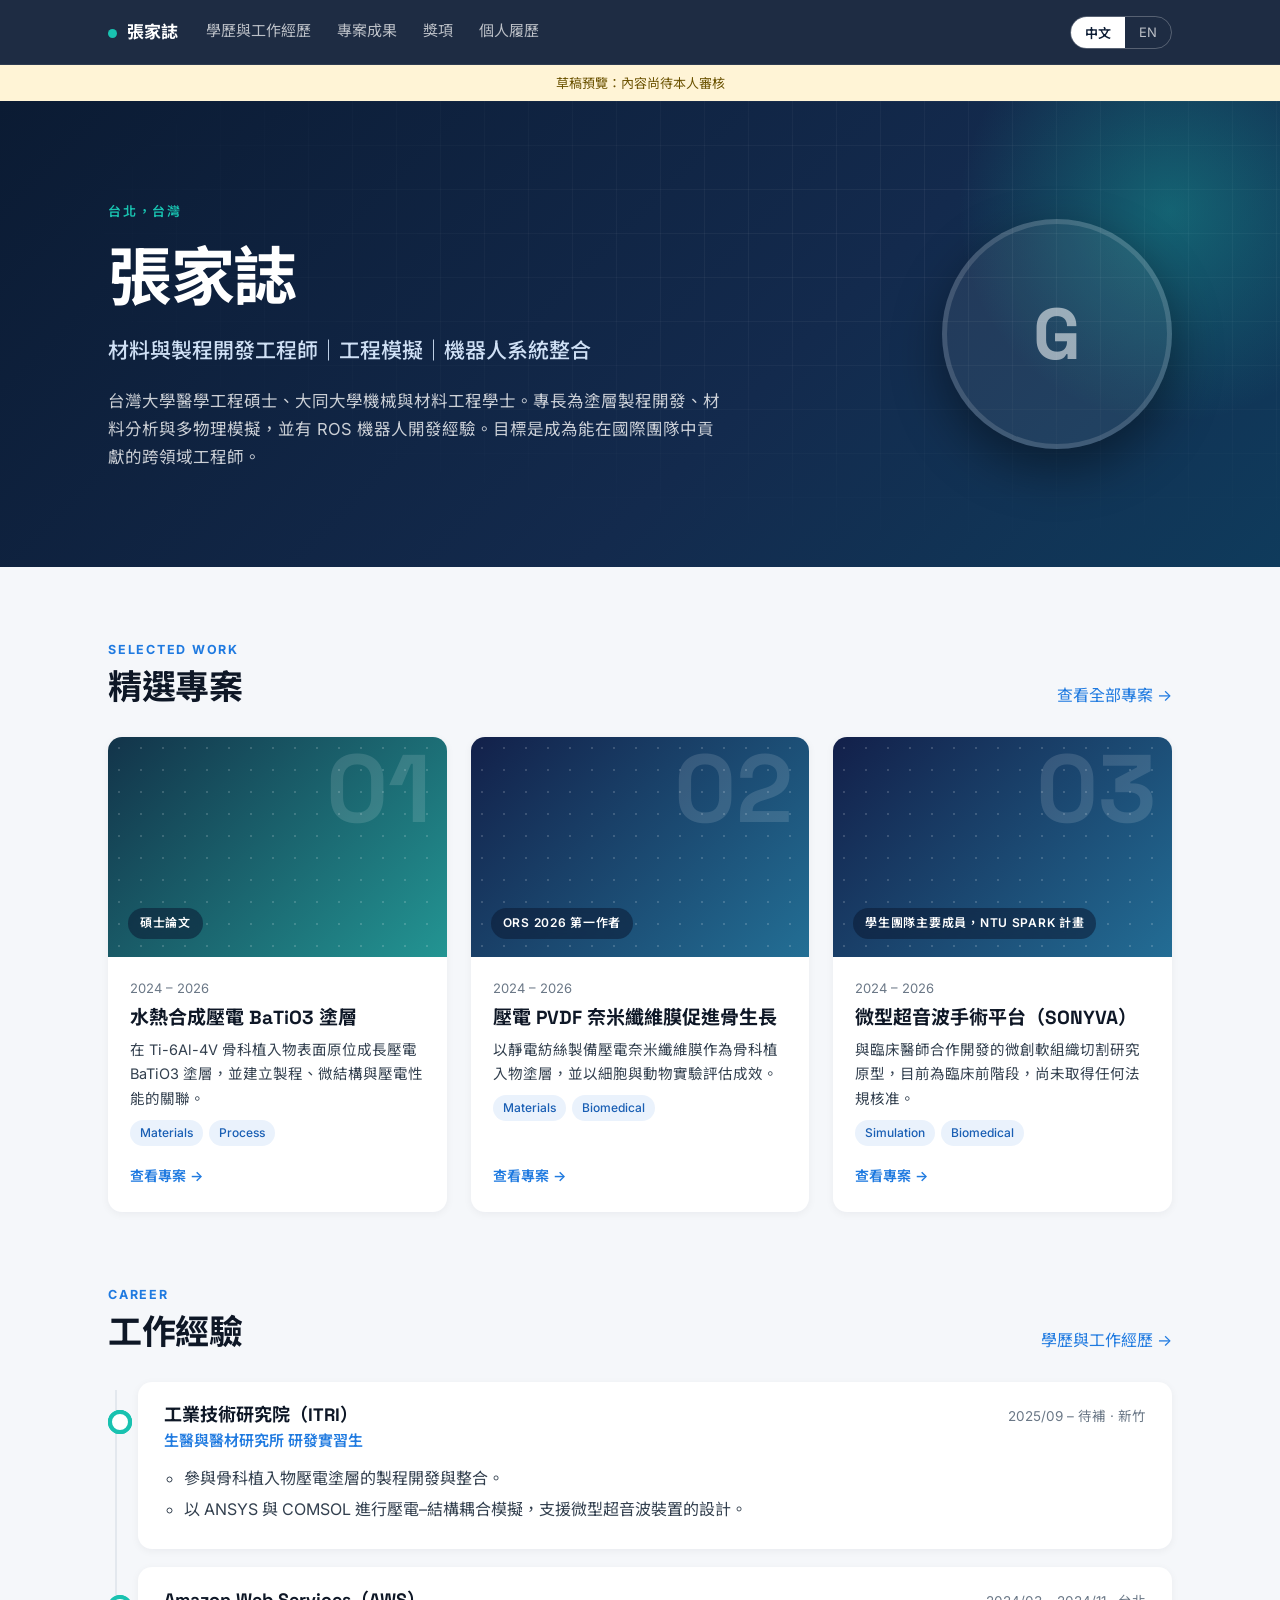
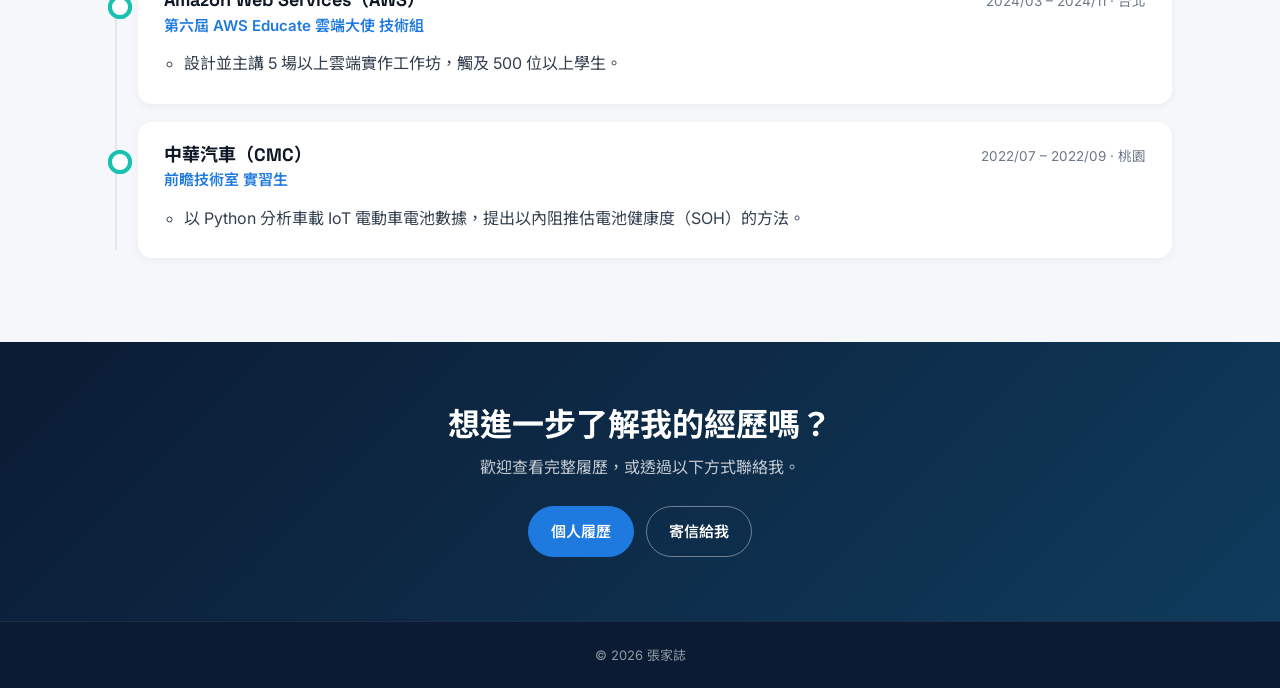
==== index.html @ 20e2734f "Add files via upload" ====
<!DOCTYPE html>
<html lang="zh-Hant">
<head>
<meta charset="utf-8">
<meta name="viewport" content="width=device-width, initial-scale=1">
<title>張家誌 George Chang | Materials & Process Development Engineer</title>
<meta name="description" content="George Chang — materials and process development engineer. Coating process development, materials characterization, multiphysics simulation, and robotics.">
<meta property="og:title" content="George Chang | Materials & Process Development Engineer">
<meta property="og:description" content="Projects, experience, and CV of George Chang (張家誌).">
<meta property="og:type" content="website">
<link rel="preconnect" href="https://fonts.googleapis.com">
<link rel="preconnect" href="https://fonts.gstatic.com" crossorigin>
<link href="https://fonts.googleapis.com/css2?family=Inter:wght@400;500;600&family=Noto+Sans+TC:wght@400;500;700&family=Space+Grotesk:wght@500;700&display=swap" rel="stylesheet">
<link rel="stylesheet" href="assets/css/style.css">
</head>
<body>
<header class="top no-print"><div class="wrap">
  <a class="brand" href="#/" id="brand"></a>
  <nav id="nav"></nav>
  <div class="langsw" role="group" aria-label="Language">
    <button type="button" data-lang="zh">中文</button><button type="button" data-lang="en">EN</button>
  </div>
</div></header>
<div id="draft" class="draft no-print" hidden></div>
<main id="app"></main>
<footer class="foot no-print"><div class="wrap" id="foot"></div></footer>
<script src="assets/vendor/js-yaml.min.js"></script>
<script src="assets/js/labels.js"></script>
<script src="assets/vendor/marked.min.js"></script>
<script src="assets/js/app.js"></script>
</body>
</html>
---- assets/css/style.css ----
:root{--ink:#0e1726;--body:#33404f;--muted:#6b7887;--line:#e3e8ee;--bg:#f5f7fa;--card:#fff;--navy:#0b1b33;--navy2:#132a4d;--accent:#1f7ae0;--accent2:#19c2b0;--warm:#f2a93b;--r:14px;--shadow:0 10px 30px rgba(14,23,38,.08)}
*{box-sizing:border-box}html{scroll-behavior:smooth}
body{margin:0;font-family:"Inter","Noto Sans TC","PingFang TC","Microsoft JhengHei",system-ui,sans-serif;color:var(--body);background:var(--bg);line-height:1.7;-webkit-font-smoothing:antialiased}
h1,h2,h3{font-family:"Space Grotesk","Noto Sans TC","PingFang TC","Microsoft JhengHei",sans-serif;color:var(--ink);line-height:1.2;margin:0}
a{color:var(--accent);text-decoration:none}a:hover{text-decoration:underline}
img{max-width:100%}
.wrap{max-width:1120px;margin:0 auto;padding:0 28px}
/* nav */
.top{position:sticky;top:0;z-index:20;background:rgba(11,27,51,.92);backdrop-filter:blur(10px);border-bottom:1px solid rgba(255,255,255,.08)}
.top .wrap{display:flex;align-items:center;gap:28px;height:64px}
.brand{font-family:"Space Grotesk","Noto Sans TC",sans-serif;font-weight:700;color:#fff;font-size:17px;white-space:nowrap}
.brand:hover{text-decoration:none}.brand i{display:inline-block;width:9px;height:9px;border-radius:50%;background:var(--accent2);margin-right:10px}
nav{display:flex;gap:26px;flex:1}
nav a{color:rgba(255,255,255,.7);font-size:15px;padding:6px 0;border-bottom:2px solid transparent}
nav a:hover{color:#fff;text-decoration:none}nav a.on{color:#fff;border-color:var(--accent2)}
.langsw{display:flex;border:1px solid rgba(255,255,255,.25);border-radius:999px;overflow:hidden}
.langsw button{background:none;border:0;color:rgba(255,255,255,.7);padding:6px 14px;font-size:13px;cursor:pointer;font-family:inherit}
.langsw button.on{background:#fff;color:var(--navy);font-weight:600}
.draft{background:#fff4d6;color:#6b5200;text-align:center;padding:7px 16px;font-size:13px}
/* buttons */
.btn{display:inline-flex;align-items:center;gap:8px;padding:12px 22px;border-radius:999px;border:1.5px solid var(--accent);background:var(--accent);color:#fff;font-size:15px;font-weight:600;cursor:pointer;font-family:inherit;transition:transform .15s,box-shadow .15s}
.btn:hover{text-decoration:none;transform:translateY(-1px);box-shadow:0 6px 18px rgba(31,122,224,.35)}
.btn.line{background:transparent;border-color:rgba(255,255,255,.4);color:#fff}.btn.line:hover{box-shadow:none;border-color:#fff}
.btn.soft{background:#fff;color:var(--accent);border-color:var(--line)}
/* hero */
.hero{position:relative;background:linear-gradient(135deg,var(--navy) 0%,var(--navy2) 60%,#0f3b5c 100%);color:#fff;overflow:hidden}
.hero:before{content:"";position:absolute;inset:0;background-image:linear-gradient(rgba(255,255,255,.05) 1px,transparent 1px),linear-gradient(90deg,rgba(255,255,255,.05) 1px,transparent 1px);background-size:44px 44px;mask-image:radial-gradient(ellipse at 75% 30%,#000 10%,transparent 70%);-webkit-mask-image:radial-gradient(ellipse at 75% 30%,#000 10%,transparent 70%)}
.hero:after{content:"";position:absolute;right:-120px;top:-120px;width:460px;height:460px;border-radius:50%;background:radial-gradient(circle,rgba(25,194,176,.35),transparent 65%)}
.hero .wrap{position:relative;z-index:1;display:grid;grid-template-columns:1fr auto;gap:48px;align-items:center;padding-top:96px;padding-bottom:96px}
.eyebrow{display:inline-block;font-size:13px;letter-spacing:.14em;text-transform:uppercase;color:var(--accent2);font-weight:600;margin-bottom:18px}
.hero h1{color:#fff;font-size:clamp(38px,6vw,64px);letter-spacing:-.02em}
.hero .role{font-size:clamp(17px,2.2vw,21px);color:#cfe0f5;margin:16px 0 18px;font-weight:500}
.hero p.sum{max-width:620px;color:rgba(255,255,255,.78);font-size:16.5px;margin:0}
.hero .actions{display:flex;gap:12px;flex-wrap:wrap;margin-top:30px}
.portrait{width:230px;height:230px;border-radius:50%;object-fit:cover;border:5px solid rgba(255,255,255,.14);box-shadow:0 20px 50px rgba(0,0,0,.4)}
.portrait.ph{display:flex;align-items:center;justify-content:center;background:rgba(255,255,255,.07);font-family:"Space Grotesk",sans-serif;font-size:72px;font-weight:700;color:rgba(255,255,255,.55)}
/* stats */
.stats{display:grid;grid-template-columns:repeat(auto-fit,minmax(220px,1fr));gap:18px;margin-top:-46px;position:relative;z-index:2}
.stat{background:var(--card);border-radius:var(--r);padding:22px 24px;box-shadow:var(--shadow);border-top:3px solid var(--accent2)}
.stat b{display:block;font-family:"Space Grotesk","Noto Sans TC",sans-serif;font-size:28px;color:var(--ink);line-height:1.2}
.stat span{font-size:14px;color:var(--muted)}
/* sections */
section.block{padding:72px 0 0}
.sec-head{display:flex;justify-content:space-between;align-items:flex-end;gap:16px;margin-bottom:28px}
.sec-head h2{font-size:clamp(26px,3.4vw,34px);letter-spacing:-.01em}
.sec-head .k{display:block;font-size:12.5px;letter-spacing:.14em;text-transform:uppercase;color:var(--accent);font-weight:700;margin-bottom:8px}
.page-head{background:linear-gradient(135deg,var(--navy),var(--navy2));color:#fff;padding:56px 0 60px}
.page-head h1{color:#fff;font-size:clamp(32px,5vw,46px)}.page-head p{color:rgba(255,255,255,.75);margin:10px 0 0;max-width:680px}
/* project cards */
.grid{display:grid;grid-template-columns:repeat(auto-fill,minmax(310px,1fr));gap:24px}
.grid.feat{grid-template-columns:repeat(6,1fr)}
.grid.feat .card{grid-column:span 2}
.card{display:flex;flex-direction:column;background:var(--card);border-radius:var(--r);overflow:hidden;color:var(--body);box-shadow:0 2px 8px rgba(14,23,38,.05);transition:transform .2s,box-shadow .2s}
.card:hover{text-decoration:none;transform:translateY(-4px);box-shadow:var(--shadow)}
.cover{position:relative;height:200px;background-size:cover;background-position:center;display:flex;align-items:flex-end;padding:18px 20px;color:#fff;overflow:hidden}
.grid.feat .cover{height:220px}
.cover.gen:before{content:"";position:absolute;inset:0;background-image:radial-gradient(rgba(255,255,255,.16) 1.5px,transparent 1.5px);background-size:22px 22px}
.cover.gen .num{position:absolute;right:16px;top:4px;font-family:"Space Grotesk",sans-serif;font-size:96px;font-weight:700;color:rgba(255,255,255,.13);line-height:1}
.cover .chip{position:relative;font-size:12px;font-weight:600;letter-spacing:.06em;text-transform:uppercase;background:rgba(11,27,51,.55);backdrop-filter:blur(6px);padding:5px 12px;border-radius:999px}
.card .body{padding:20px 22px 24px;display:flex;flex-direction:column;gap:8px;flex:1}
.card h3{font-size:19px}.card .when{font-size:13px;color:var(--muted)}.card p{margin:0;font-size:14.5px}
.card .go{margin-top:auto;padding-top:10px;font-size:14px;font-weight:600;color:var(--accent)}
.tags{display:flex;gap:6px;flex-wrap:wrap}
.tag{font-size:12px;padding:3px 10px;border-radius:999px;background:#eaf2fc;color:#1a5fb4;font-weight:500}
.filters{display:flex;gap:8px;flex-wrap:wrap;margin:0 0 28px}
.filters button{font-family:inherit;font-size:14px;padding:8px 18px;border-radius:999px;border:1px solid var(--line);background:#fff;color:var(--body);cursor:pointer}
.filters button.on{background:var(--navy);border-color:var(--navy);color:#fff}
/* timeline */
.tl{position:relative;margin:0;padding:0 0 0 30px;list-style:none}
.tl:before{content:"";position:absolute;left:7px;top:8px;bottom:8px;width:2px;background:var(--line)}
.tl li{position:relative;background:var(--card);border-radius:var(--r);padding:22px 26px;margin-bottom:18px;box-shadow:0 2px 8px rgba(14,23,38,.05)}
.tl li:before{content:"";position:absolute;left:-30px;top:28px;width:16px;height:16px;border-radius:50%;background:#fff;border:4px solid var(--accent2)}
.tl .row{display:flex;justify-content:space-between;gap:16px;flex-wrap:wrap;align-items:baseline}
.tl h3{font-size:18px}.tl .role{color:var(--accent);font-weight:600;font-size:15px;margin-top:2px}
.tl .when{font-size:13.5px;color:var(--muted);white-space:nowrap}
.tl ul{margin:12px 0 0;padding-left:20px}.tl ul li{all:unset;display:list-item;margin:4px 0}
.cols{display:grid;grid-template-columns:1.5fr 1fr;gap:40px;align-items:start}
.panel{background:var(--card);border-radius:var(--r);padding:26px 28px;box-shadow:0 2px 8px rgba(14,23,38,.05)}
.panel h3{font-size:14px;letter-spacing:.1em;text-transform:uppercase;color:var(--muted);margin-bottom:14px}
.skill{margin-bottom:18px}.skill b{display:block;color:var(--ink);margin-bottom:8px;font-size:15px}
.skill .tags .tag{background:#f0f3f7;color:var(--body);font-size:13px;padding:4px 12px}
.pubs{margin:0;padding-left:20px}.pubs li{margin:8px 0}
/* project detail */
.phero{position:relative;min-height:340px;display:flex;align-items:flex-end;color:#fff;background-size:cover;background-position:center}
.phero:after{content:"";position:absolute;inset:0;background:linear-gradient(180deg,rgba(11,27,51,.25),rgba(11,27,51,.88))}
.phero .wrap{position:relative;z-index:1;width:100%;padding-top:40px;padding-bottom:36px}
.phero h1{color:#fff;font-size:clamp(30px,4.6vw,46px);margin:12px 0 10px}.phero .meta{color:rgba(255,255,255,.8)}
.phero a.back{color:rgba(255,255,255,.8);font-size:14px}
.md{background:var(--card);border-radius:var(--r);padding:14px 34px 30px;box-shadow:0 2px 8px rgba(14,23,38,.05)}
.md h2{font-size:21px;margin:30px 0 10px;padding-left:14px;border-left:4px solid var(--accent2)}
.md blockquote{margin:18px 0;padding:12px 18px;background:#fff8e6;border-left:4px solid var(--warm);border-radius:6px;color:#6b5200}.md blockquote p{margin:0}
.md ul{padding-left:22px}.md li{margin:5px 0}
.side dl{margin:0}.side dt{font-size:12.5px;color:var(--muted);letter-spacing:.06em;text-transform:uppercase;margin-top:14px}.side dt:first-child{margin-top:0}.side dd{margin:2px 0 0;color:var(--ink);font-weight:500}
.files a{display:flex;align-items:center;gap:10px;padding:11px 14px;border:1px solid var(--line);border-radius:10px;margin-top:8px;color:var(--ink);font-size:14.5px;word-break:break-all}
.files a:before{content:"↓";display:inline-flex;align-items:center;justify-content:center;width:26px;height:26px;border-radius:50%;background:#eaf2fc;color:var(--accent);font-weight:700;flex:none}
.gallery{display:grid;grid-template-columns:repeat(auto-fill,minmax(240px,1fr));gap:14px}
.gallery figure{margin:0;border-radius:12px;overflow:hidden;background:#fff;box-shadow:0 2px 8px rgba(14,23,38,.06);cursor:zoom-in}
.gallery img,.gallery video{display:block;width:100%;height:190px;object-fit:cover}
.gallery figcaption{padding:8px 12px;font-size:13px;color:var(--muted)}
.embed{position:relative;padding-top:56.25%;border-radius:var(--r);overflow:hidden;margin-bottom:18px}.embed iframe{position:absolute;inset:0;width:100%;height:100%;border:0}
.lightbox{position:fixed;inset:0;z-index:50;background:rgba(5,10,20,.92);display:flex;align-items:center;justify-content:center;padding:30px;cursor:zoom-out}
.lightbox img{max-width:100%;max-height:100%;border-radius:8px}
.md hr{border:0;border-top:1px solid var(--line);margin:28px 0}
.md figure{margin:22px 0}.md figure img,.md figure video{display:block;width:100%;border-radius:10px;cursor:zoom-in}.md figure video{cursor:auto;background:#000}
.md figure.imgs>div{display:grid;gap:10px}.md figure.n2>div{grid-template-columns:1fr 1fr}.md figure.n3>div{grid-template-columns:repeat(3,1fr)}
.md figure.n2 img,.md figure.n3 img{height:220px;object-fit:cover}
.md figcaption{text-align:center;font-size:13.5px;color:var(--muted);margin-top:8px}.md .embed{margin:0}
.filelink{display:flex;align-items:center;justify-content:space-between;gap:12px;padding:14px 18px;border:1px solid var(--line);border-radius:10px;margin:14px 0;color:var(--ink);font-weight:500;background:#fafbfc}
.filelink:hover{text-decoration:none;border-color:var(--accent);background:#f2f7fd}.filelink em{font-style:normal;font-size:12px;font-weight:700;color:var(--accent);background:#eaf2fc;padding:3px 10px;border-radius:999px}
.awards{display:grid;gap:14px}.award{display:grid;grid-template-columns:130px 1fr;gap:20px;background:var(--card);border-radius:var(--r);padding:22px 26px;box-shadow:0 2px 8px rgba(14,23,38,.05);border-left:4px solid var(--warm)}
.award .yr{font-family:"Space Grotesk",sans-serif;font-weight:700;color:var(--ink);font-size:17px}.award h3{font-size:18px}.award .org{color:var(--accent);font-weight:600;font-size:14.5px;margin-top:2px}.award p{margin:8px 0 0;font-size:14.5px}
@media(max-width:640px){.award{grid-template-columns:1fr;gap:6px}.md figure.n2>div,.md figure.n3>div{grid-template-columns:1fr}}
/* cta + footer */
.cta{margin-top:84px;background:linear-gradient(135deg,var(--navy),#0f3b5c);color:#fff;padding:64px 0;text-align:center}
.cta h2{color:#fff;font-size:clamp(24px,3.4vw,32px);margin-bottom:10px}.cta p{color:rgba(255,255,255,.75);margin:0 0 24px}
.cta .actions{display:flex;gap:12px;justify-content:center;flex-wrap:wrap}
.foot{background:var(--navy);color:rgba(255,255,255,.55);font-size:13px;padding:22px 0;text-align:center;border-top:1px solid rgba(255,255,255,.08)}
.foot a{color:rgba(255,255,255,.8)}
.pad{padding:48px 0 0}.end{height:84px}
/* CV page */
.cvbar{display:flex;gap:12px;flex-wrap:wrap;align-items:center;margin-bottom:18px}
.cv{background:#fff;border-radius:6px;box-shadow:var(--shadow);padding:48px 56px;font-size:14px;line-height:1.5;color:#111;max-width:860px;margin:0 auto}
.cv h1{font-size:26px;text-align:center}.cv .contact{text-align:center;color:#444;margin:6px 0 4px}
.cv h2{font-size:14px;letter-spacing:.08em;text-transform:uppercase;margin:18px 0 6px;padding-bottom:3px;border-bottom:1.5px solid #111}
.cv .e{margin-bottom:8px}.cv .e .row{display:flex;justify-content:space-between;gap:12px}.cv ul{margin:2px 0 0;padding-left:18px}
@media(max-width:860px){.hero .wrap{grid-template-columns:1fr;padding-top:56px;padding-bottom:80px}.portrait{width:150px;height:150px;order:-1}.portrait.ph{font-size:48px}.cols{grid-template-columns:1fr}.grid.feat{grid-template-columns:1fr}.grid.feat .card,.grid.feat .card:first-child,.grid.feat .card:nth-child(2){grid-column:auto}.grid.feat .card:first-child .cover{height:200px}nav{gap:16px;overflow-x:auto}.top .wrap{gap:14px}.brand span{display:none}.cv{padding:24px}.md{padding:8px 20px 22px}}
@media print{@page{size:A4;margin:12mm}.no-print{display:none!important}body{background:#fff}.wrap{max-width:none;padding:0}.pad{padding:0}.cv{box-shadow:none;padding:0;font-size:10pt;max-width:none}.cv a{color:#000}}
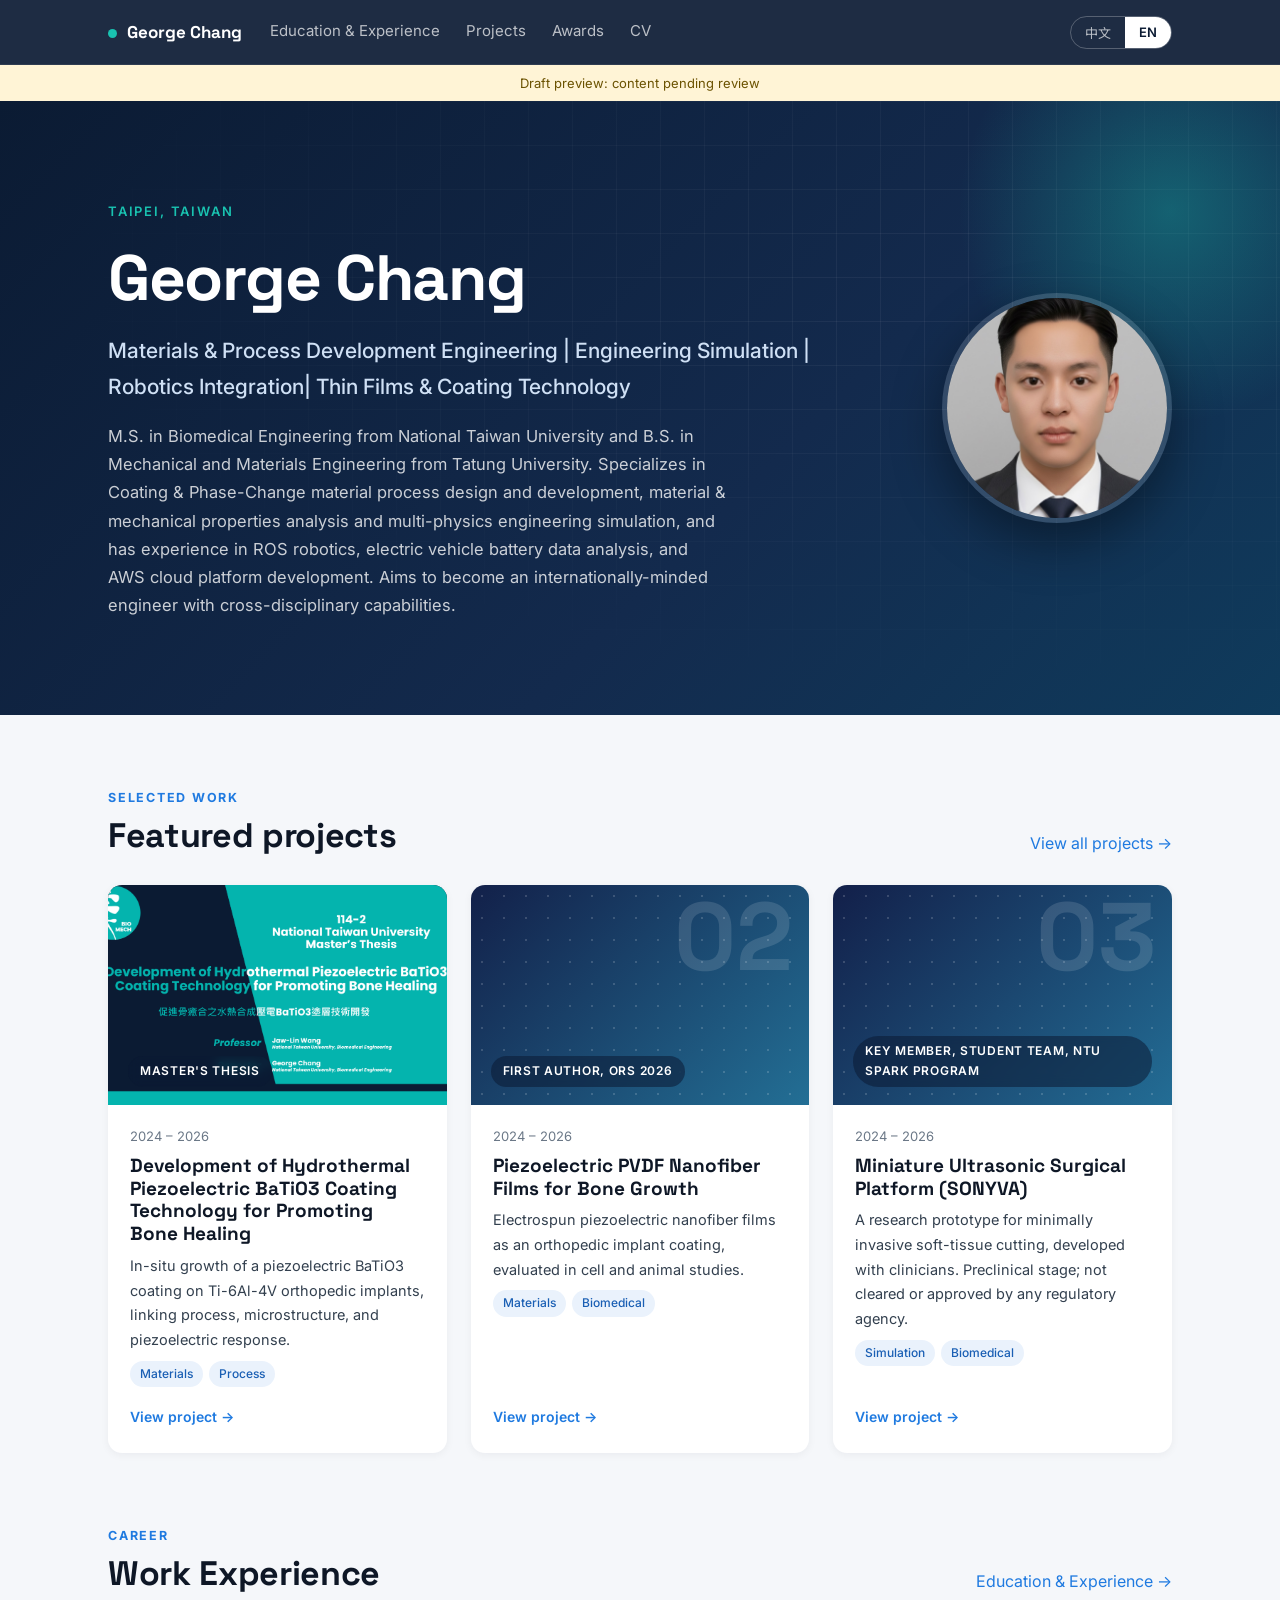
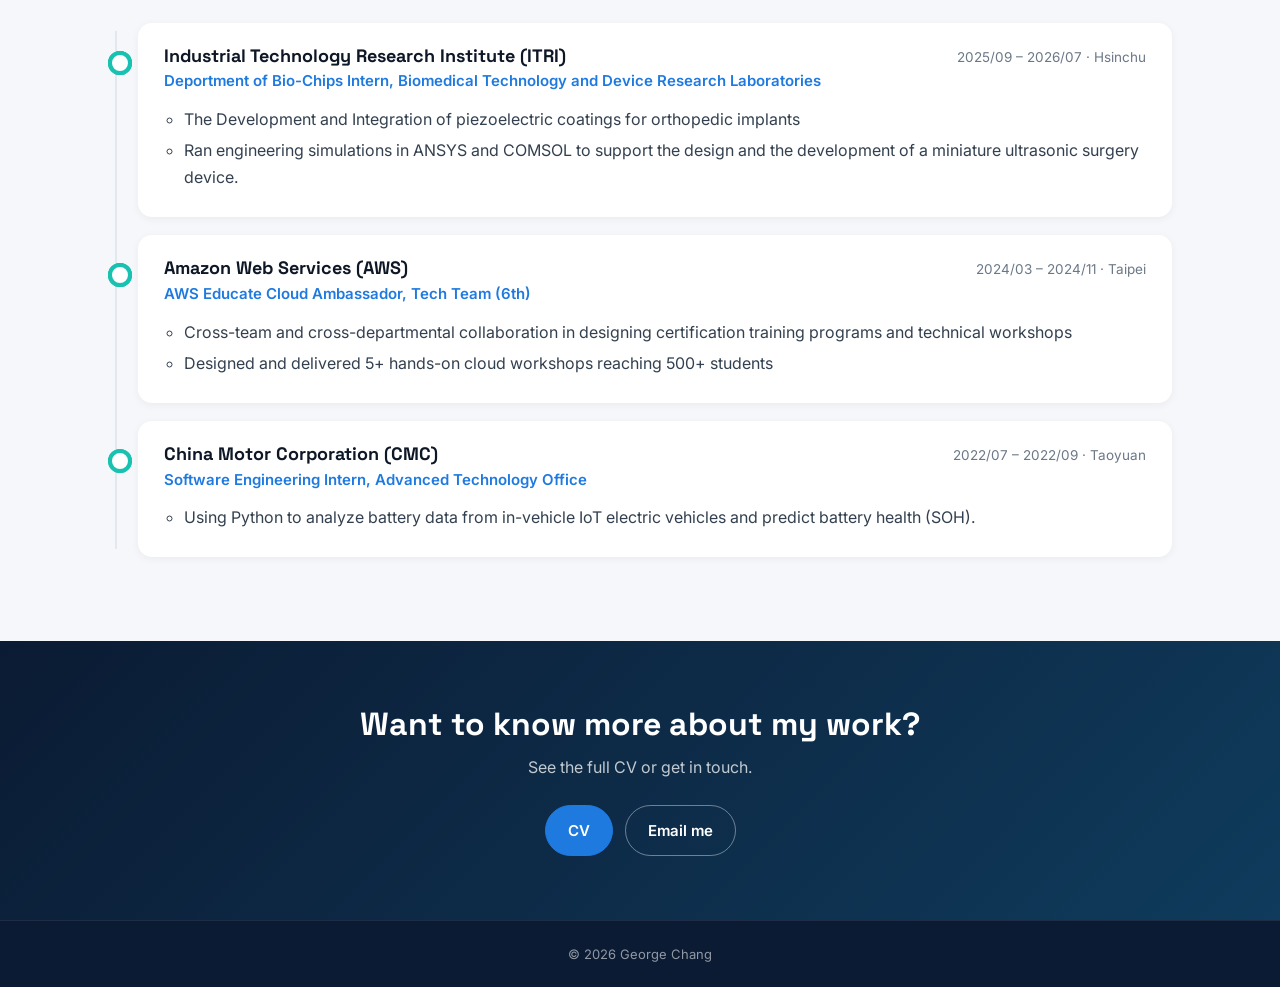
==== commit 4247a507: "Add files via upload" ====
--- a/index.html
+++ b/index.html
@@ -1,9 +1,10 @@
 <!DOCTYPE html>
-<html lang="zh-Hant">
+<html lang="en">
 <head>
 <meta charset="utf-8">
 <meta name="viewport" content="width=device-width, initial-scale=1">
-<title>張家誌 George Chang | Materials & Process Development Engineer</title>
+<title>George Chang 張家誌 | Materials & Process Development Engineer</title>
+<link rel="icon" href="data:image/svg+xml,%3Csvg xmlns=%27http://www.w3.org/2000/svg%27 viewBox=%270 0 64 64%27%3E%3Crect width=%2764%27 height=%2764%27 rx=%2714%27 fill=%27%230b1b33%27/%3E%3Ccircle cx=%2732%27 cy=%2732%27 r=%2711%27 fill=%27%2319c2b0%27/%3E%3C/svg%3E">
 <meta name="description" content="George Chang — materials and process development engineer. Coating process development, materials characterization, multiphysics simulation, and robotics.">
 <meta property="og:title" content="George Chang | Materials & Process Development Engineer">
 <meta property="og:description" content="Projects, experience, and CV of George Chang (張家誌).">
--- a/assets/css/style.css
+++ b/assets/css/style.css
@@ -82,6 +82,7 @@
 .pubs{margin:0;padding-left:20px}.pubs li{margin:8px 0}
 /* project detail */
 .phero{position:relative;min-height:340px;display:flex;align-items:flex-end;color:#fff;background-size:cover;background-position:center}
+.phero.plain{background:linear-gradient(135deg,var(--navy),var(--navy2))!important}
 .phero:after{content:"";position:absolute;inset:0;background:linear-gradient(180deg,rgba(11,27,51,.25),rgba(11,27,51,.88))}
 .phero .wrap{position:relative;z-index:1;width:100%;padding-top:40px;padding-bottom:36px}
 .phero h1{color:#fff;font-size:clamp(30px,4.6vw,46px);margin:12px 0 10px}.phero .meta{color:rgba(255,255,255,.8)}
@@ -101,15 +102,37 @@
 .lightbox{position:fixed;inset:0;z-index:50;background:rgba(5,10,20,.92);display:flex;align-items:center;justify-content:center;padding:30px;cursor:zoom-out}
 .lightbox img{max-width:100%;max-height:100%;border-radius:8px}
 .md hr{border:0;border-top:1px solid var(--line);margin:28px 0}
-.md figure{margin:22px 0}.md figure img,.md figure video{display:block;width:100%;border-radius:10px;cursor:zoom-in}.md figure video{cursor:auto;background:#000}
-.md figure.imgs>div{display:grid;gap:10px}.md figure.n2>div{grid-template-columns:1fr 1fr}.md figure.n3>div{grid-template-columns:repeat(3,1fr)}
-.md figure.n2 img,.md figure.n3 img{height:220px;object-fit:cover}
+.md figure{margin:22px 0}.md figure img,.md figure video{display:block;max-width:100%;border-radius:10px;cursor:zoom-in}.md figure video{cursor:auto;background:#000}
+/* images: original proportions by default (no cropping); several images in one block share one row height */
+.md figure.pics .row{display:flex;gap:10px;align-items:flex-start}
+.md figure.pics .cell{flex:1 1 0;min-width:0}
+.md figure.pics img{width:100%;height:auto}
+.md figure.crop .row{display:grid;gap:10px}.md figure.crop.c2 .row{grid-template-columns:1fr 1fr}.md figure.crop.c3 .row{grid-template-columns:repeat(3,1fr)}
+.md figure.crop img{width:100%;height:auto;object-fit:cover}
+.md figure.vid video{width:100%;height:auto}
 .md figcaption{text-align:center;font-size:13.5px;color:var(--muted);margin-top:8px}.md .embed{margin:0}
 .filelink{display:flex;align-items:center;justify-content:space-between;gap:12px;padding:14px 18px;border:1px solid var(--line);border-radius:10px;margin:14px 0;color:var(--ink);font-weight:500;background:#fafbfc}
 .filelink:hover{text-decoration:none;border-color:var(--accent);background:#f2f7fd}.filelink em{font-style:normal;font-size:12px;font-weight:700;color:var(--accent);background:#eaf2fc;padding:3px 10px;border-radius:999px}
 .awards{display:grid;gap:14px}.award{display:grid;grid-template-columns:130px 1fr;gap:20px;background:var(--card);border-radius:var(--r);padding:22px 26px;box-shadow:0 2px 8px rgba(14,23,38,.05);border-left:4px solid var(--warm)}
 .award .yr{font-family:"Space Grotesk",sans-serif;font-weight:700;color:var(--ink);font-size:17px}.award h3{font-size:18px}.award .org{color:var(--accent);font-weight:600;font-size:14.5px;margin-top:2px}.award p{margin:8px 0 0;font-size:14.5px}
 @media(max-width:640px){.award{grid-template-columns:1fr;gap:6px}.md figure.n2>div,.md figure.n3>div{grid-template-columns:1fr}}
+/* project page: compact facts under the title, full-width article */
+.wrap.narrow{max-width:940px}
+.phero .facts{display:flex;flex-wrap:wrap;align-items:center;gap:8px 14px;margin-top:18px;font-size:14px;color:rgba(255,255,255,.88)}
+.phero .facts .f{display:inline-flex;align-items:center;gap:14px}.phero .facts .f:after{content:"";width:4px;height:4px;border-radius:50%;background:rgba(255,255,255,.5)}
+.phero .facts .tag{background:rgba(255,255,255,.14);color:#fff}
+/* two-column pages */
+.cols2{display:grid;grid-template-columns:1fr 1fr;gap:40px;align-items:start}
+.skillrow{display:grid;grid-template-columns:repeat(auto-fit,minmax(230px,1fr));gap:18px}
+.skillcard{background:var(--card);border-radius:var(--r);padding:20px 22px;box-shadow:0 2px 8px rgba(14,23,38,.05);border-top:3px solid var(--accent2)}
+.skillcard b{display:block;color:var(--ink);margin-bottom:10px;font-size:15.5px}.skillcard .tag{background:#f0f3f7;color:var(--body);font-size:13px;padding:4px 12px}
+.sec-head .count{display:inline-flex;align-items:center;justify-content:center;min-width:30px;height:30px;padding:0 8px;border-radius:999px;background:#eaf2fc;color:var(--accent);font-size:15px;vertical-align:middle;margin-left:6px}
+.cols2 .award{grid-template-columns:96px 1fr;padding:18px 20px;gap:14px}.cols2 .award h3{font-size:16.5px}
+.pubs2{display:grid;gap:14px}.pub{display:flex;gap:14px;background:var(--card);border-radius:var(--r);padding:18px 20px;box-shadow:0 2px 8px rgba(14,23,38,.05);border-left:4px solid var(--accent);font-size:14.5px}
+.pub .n{font-family:"Space Grotesk",sans-serif;font-weight:700;color:var(--accent);flex:none}
+.draft.preview{background:#e6f7f4;color:#0b5c52}
+@media(max-width:860px){.cols2{grid-template-columns:1fr}}
+@media(max-width:640px){.md figure{width:100%!important}.md figure.pics .row{flex-direction:column}.md figure.pics .cell{flex:none!important;width:100%}.md figure.crop .row{grid-template-columns:1fr!important}}
 /* cta + footer */
 .cta{margin-top:84px;background:linear-gradient(135deg,var(--navy),#0f3b5c);color:#fff;padding:64px 0;text-align:center}
 .cta h2{color:#fff;font-size:clamp(24px,3.4vw,32px);margin-bottom:10px}.cta p{color:rgba(255,255,255,.75);margin:0 0 24px}
